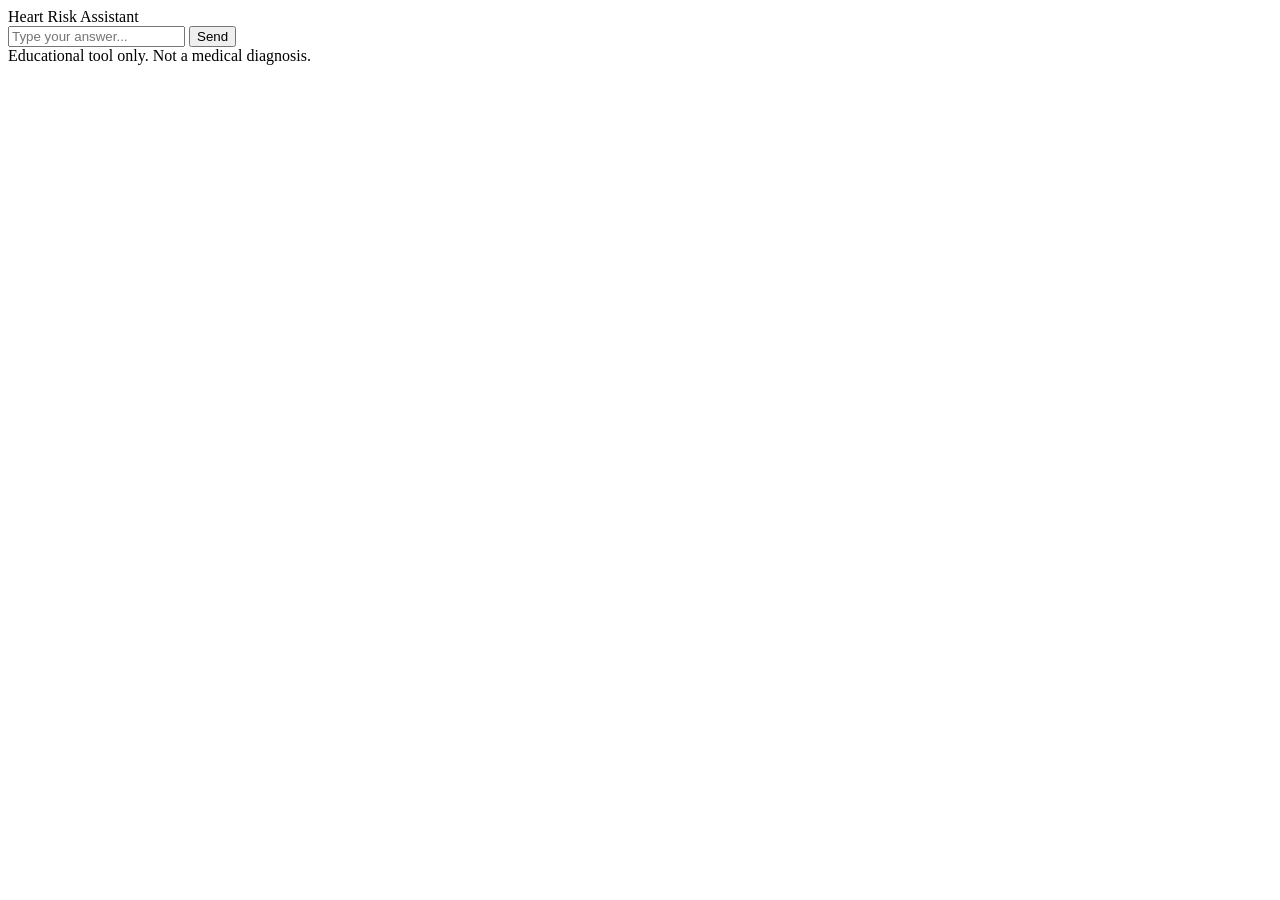
==== templates/index.html @ 097f4a3f "Rename index.html to templates/index.html" ====
<!doctype html>
<html lang="en">
<head>
  <meta charset="utf-8">
  <meta name="viewport" content="width=device-width, initial-scale=1">
  <title>Heart Risk Chatbot</title>
  <link rel="stylesheet" href="/static/style.css">
</head>
<body>
  <div class="chat">
    <div class="header">Heart Risk Assistant</div>
    <div id="messages"></div>
    <div id="options"></div>
    <div class="input-row">
      <input id="input" type="text" placeholder="Type your answer..." autocomplete="off">
      <button id="send">Send</button>
    </div>
    <div class="note">Educational tool only. Not a medical diagnosis.</div>
  </div>
  <script src="/static/chat.js"></script>
</body>
</html>
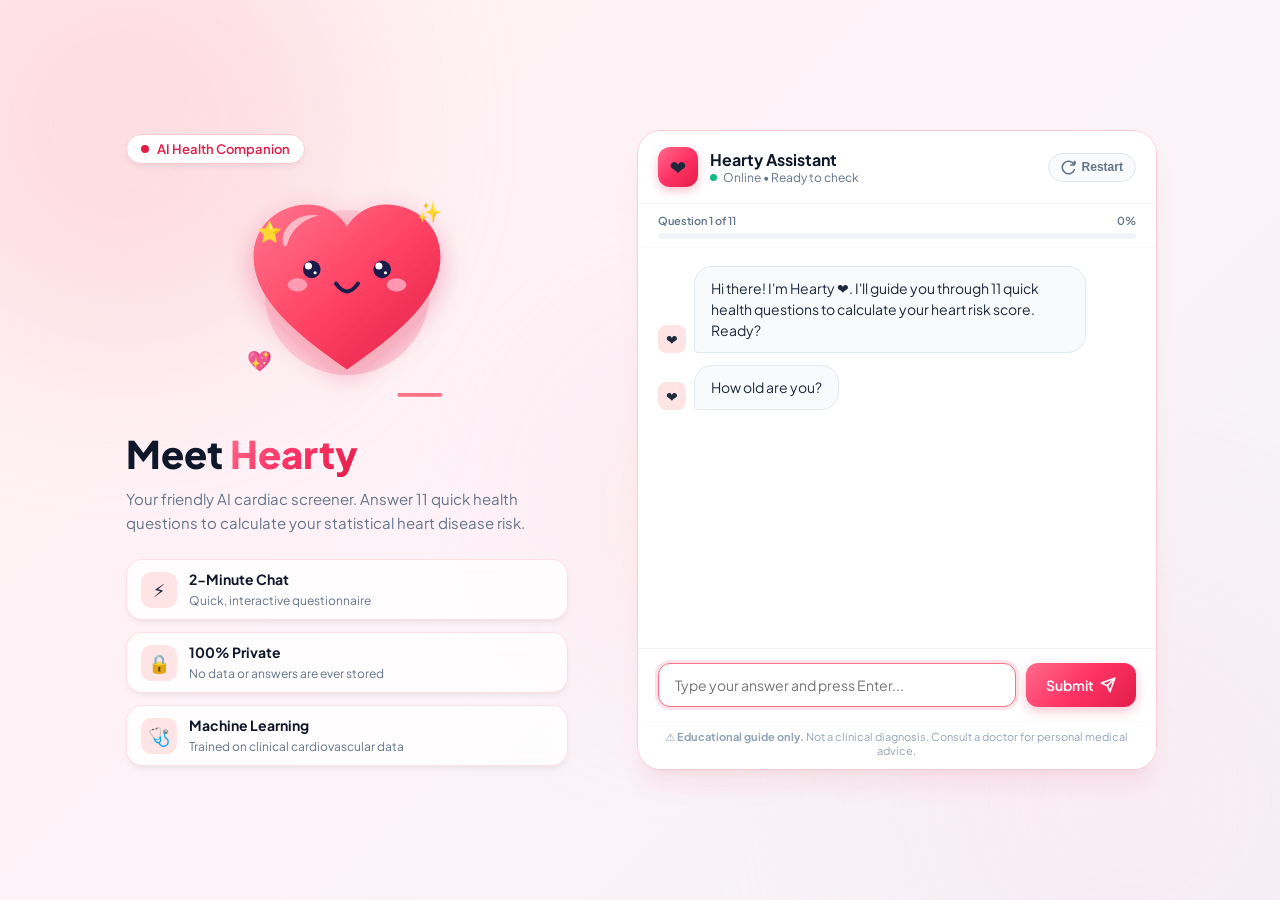
==== commit d8c3d386: "Add cute Hearty mascot illustration and modern responsive UI" ====
--- a/templates/index.html
+++ b/templates/index.html
@@ -1,22 +1,172 @@
-<!doctype html>
-<html lang="en">
-<head>
-  <meta charset="utf-8">
-  <meta name="viewport" content="width=device-width, initial-scale=1">
-  <title>Heart Risk Chatbot</title>
-  <link rel="stylesheet" href="/static/style.css">
-</head>
-<body>
-  <div class="chat">
-    <div class="header">Heart Risk Assistant</div>
-    <div id="messages"></div>
-    <div id="options"></div>
-    <div class="input-row">
-      <input id="input" type="text" placeholder="Type your answer..." autocomplete="off">
-      <button id="send">Send</button>
-    </div>
-    <div class="note">Educational tool only. Not a medical diagnosis.</div>
-  </div>
-  <script src="/static/chat.js"></script>
-</body>
-</html>
+<!doctype html>
+<html lang="en">
+<head>
+  <meta charset="utf-8">
+  <meta name="viewport" content="width=device-width, initial-scale=1">
+  <title>Hearty — Cute Heart Health Screener</title>
+  <link rel="preconnect" href="https://fonts.googleapis.com">
+  <link rel="preconnect" href="https://fonts.gstatic.com" crossorigin>
+  <link href="https://fonts.googleapis.com/css2?family=Plus+Jakarta+Sans:wght@400;500;600;700;800&display=swap" rel="stylesheet">
+  <link rel="stylesheet" href="/static/style.css">
+</head>
+<body>
+  <div class="page-background">
+    <div class="blob blob-1"></div>
+    <div class="blob blob-2"></div>
+    <div class="blob blob-3"></div>
+  </div>
+
+  <div class="app-layout">
+    <!-- Left Hero Column -->
+    <header class="hero-sidebar">
+      <div class="badge-pill">
+        <span class="pulse-dot"></span>
+        <span>AI Health Companion</span>
+      </div>
+
+      <div class="mascot-container">
+        <!-- Cute Animated SVG Heart Mascot -->
+        <svg class="cute-heart-svg" viewBox="0 0 200 200" xmlns="http://www.w3.org/2000/svg">
+          <defs>
+            <linearGradient id="heartGrad" x1="0%" y1="0%" x2="100%" y2="100%">
+              <stop offset="0%" stop-color="#ff758c" />
+              <stop offset="50%" stop-color="#ff4365" />
+              <stop offset="100%" stop-color="#e11d48" />
+            </linearGradient>
+            <filter id="softShadow" x="-20%" y="-20%" width="140%" height="140%">
+              <feDropShadow dx="0" dy="8" stdDeviation="12" flood-color="#e11d48" flood-opacity="0.3" />
+            </filter>
+          </defs>
+
+          <!-- Ambient soft breathing aura -->
+          <circle class="heart-aura" cx="100" cy="95" r="75" fill="url(#heartGrad)" opacity="0.18" />
+
+          <!-- Heart Main Body -->
+          <g class="heart-beat-group" filter="url(#softShadow)">
+            <path class="heart-body" d="M100,165 C50,130 15,100 15,62 C15,35 37,15 65,15 C81,15 93,24 100,35 C107,24 119,15 135,15 C163,15 185,35 185,62 C185,100 150,130 100,165 Z" fill="url(#heartGrad)" />
+
+            <!-- Shiny highlight reflection -->
+            <path d="M42,42 C48,28 62,23 74,25 C62,28 50,36 46,50 C45,55 40,54 42,42 Z" fill="#ffffff" opacity="0.55" />
+
+            <!-- Cute Cheeks -->
+            <ellipse class="cheek" cx="55" cy="88" rx="9" ry="6" fill="#ffa8c0" opacity="0.85" />
+            <ellipse class="cheek" cx="145" cy="88" rx="9" ry="6" fill="#ffa8c0" opacity="0.85" />
+
+            <!-- Kawaii Eyes -->
+            <g class="eyes">
+              <!-- Left Eye -->
+              <circle cx="68" cy="74" r="8" fill="#1e1b4b" />
+              <circle cx="65" cy="71" r="3.2" fill="#ffffff" />
+              <circle cx="71" cy="77" r="1.4" fill="#ffffff" />
+
+              <!-- Right Eye -->
+              <circle cx="132" cy="74" r="8" fill="#1e1b4b" />
+              <circle cx="129" cy="71" r="3.2" fill="#ffffff" />
+              <circle cx="135" cy="77" r="1.4" fill="#ffffff" />
+            </g>
+
+            <!-- Cute Happy Smile -->
+            <path class="mouth" d="M90,87 Q100,101 110,87" fill="none" stroke="#1e1b4b" stroke-width="3.6" stroke-linecap="round" />
+          </g>
+
+          <!-- Animated ECG Heartbeat Rhythm Line -->
+          <path class="ecg-line" d="M15,188 L65,188 L75,176 L84,196 L95,166 L105,198 L114,188 L185,188" fill="none" stroke="#fb7185" stroke-width="3.5" stroke-linecap="round" stroke-linejoin="round" />
+        </svg>
+
+        <!-- Floating decorative sparkles -->
+        <span class="sparkle sparkle-1">✨</span>
+        <span class="sparkle sparkle-2">💖</span>
+        <span class="sparkle sparkle-3">⭐</span>
+      </div>
+
+      <div class="hero-text">
+        <h1 class="hero-title">Meet <span class="gradient-text">Hearty</span></h1>
+        <p class="hero-desc">
+          Your friendly AI cardiac screener. Answer 11 quick health questions to calculate your statistical heart disease risk.
+        </p>
+      </div>
+
+      <div class="features-list">
+        <div class="feature-item">
+          <div class="feature-icon">⚡</div>
+          <div class="feature-body">
+            <strong>2-Minute Chat</strong>
+            <span>Quick, interactive questionnaire</span>
+          </div>
+        </div>
+
+        <div class="feature-item">
+          <div class="feature-icon">🔒</div>
+          <div class="feature-body">
+            <strong>100% Private</strong>
+            <span>No data or answers are ever stored</span>
+          </div>
+        </div>
+
+        <div class="feature-item">
+          <div class="feature-icon">🩺</div>
+          <div class="feature-body">
+            <strong>Machine Learning</strong>
+            <span>Trained on clinical cardiovascular data</span>
+          </div>
+        </div>
+      </div>
+    </header>
+
+    <!-- Right Chat Assistant Column -->
+    <main class="chat-container">
+      <div class="chat-box">
+        <!-- Chat Header -->
+        <div class="chat-topbar">
+          <div class="chat-bot-info">
+            <div class="mini-avatar">
+              <span>❤️</span>
+            </div>
+            <div>
+              <h2 class="bot-title">Hearty Assistant</h2>
+              <span class="bot-subtitle"><span class="active-dot"></span> Online • Ready to check</span>
+            </div>
+          </div>
+          <button id="reset-btn" class="restart-btn" title="Start over">
+            <svg width="15" height="15" viewBox="0 0 24 24" fill="none" stroke="currentColor" stroke-width="2.5" stroke-linecap="round" stroke-linejoin="round"><path d="M21.5 2v6h-6M21.34 15.57a10 10 0 1 1-.57-8.38l5.67-5.67"/></svg>
+            <span>Restart</span>
+          </button>
+        </div>
+
+        <!-- Question Progress Bar -->
+        <div class="progress-bar-wrapper">
+          <div class="progress-info">
+            <span id="progress-label">Question 1 of 11</span>
+            <span id="progress-percent">0%</span>
+          </div>
+          <div class="progress-track">
+            <div id="progress-bar" class="progress-fill" style="width: 0%;"></div>
+          </div>
+        </div>
+
+        <!-- Chat Messages Scroll Area -->
+        <div id="messages" class="messages-area"></div>
+
+        <!-- Multiple Choice Quick Reply Options -->
+        <div id="options" class="options-container"></div>
+
+        <!-- Text Input Row for Numerical Questions -->
+        <div class="input-container">
+          <input id="input" type="text" placeholder="Type your answer here..." autocomplete="off">
+          <button id="send" class="send-btn">
+            <span>Submit</span>
+            <svg width="16" height="16" viewBox="0 0 24 24" fill="none" stroke="currentColor" stroke-width="2.5" stroke-linecap="round" stroke-linejoin="round"><line x1="22" y1="2" x2="11" y2="13"></line><polygon points="22 2 15 22 11 13 2 9 22 2"></polygon></svg>
+          </button>
+        </div>
+
+        <!-- Disclaimer Footer -->
+        <footer class="chat-footer">
+          <span>⚠️ <strong>Educational guide only.</strong> Not a clinical diagnosis. Consult a doctor for personal medical advice.</span>
+        </footer>
+      </div>
+    </main>
+  </div>
+
+  <script src="/static/chat.js"></script>
+</body>
+</html>
--- a/static/style.css
+++ b/static/style.css
@@ -0,0 +1,684 @@
+/* =========================================================
+   HEARTY - CUTE HEART HEALTH SCREENER STYLES
+   ========================================================= */
+
+:root {
+  --primary: #e11d48;
+  --primary-hover: #be123c;
+  --primary-light: #ffe4e6;
+  --primary-gradient: linear-gradient(135deg, #ff6b8b 0%, #ff3366 50%, #e11d48 100%);
+  --bg-gradient: linear-gradient(135deg, #fff1f2 0%, #fdf2f8 50%, #f3f4f6 100%);
+  --surface: #ffffff;
+  --text-main: #1e293b;
+  --text-muted: #64748b;
+  --border: #f1f5f9;
+  --shadow-sm: 0 4px 6px -1px rgba(0, 0, 0, 0.05), 0 2px 4px -2px rgba(0, 0, 0, 0.05);
+  --shadow-lg: 0 20px 25px -5px rgba(225, 29, 72, 0.08), 0 8px 10px -6px rgba(0, 0, 0, 0.04);
+  --radius-lg: 24px;
+  --radius-md: 16px;
+  --radius-pill: 9999px;
+  --font-sans: 'Plus Jakarta Sans', system-ui, -apple-system, sans-serif;
+}
+
+* {
+  box-sizing: border-box;
+  margin: 0;
+  padding: 0;
+}
+
+body {
+  font-family: var(--font-sans);
+  background: var(--bg-gradient);
+  color: var(--text-main);
+  min-height: 100vh;
+  display: flex;
+  justify-content: center;
+  align-items: center;
+  position: relative;
+  overflow-x: hidden;
+}
+
+/* Background floating decorative gradient blobs */
+.page-background {
+  position: fixed;
+  inset: 0;
+  pointer-events: none;
+  z-index: 0;
+  overflow: hidden;
+}
+
+.blob {
+  position: absolute;
+  border-radius: 50%;
+  filter: blur(80px);
+  opacity: 0.55;
+}
+
+.blob-1 {
+  width: 450px;
+  height: 450px;
+  background: #fecdd3;
+  top: -100px;
+  left: -100px;
+}
+
+.blob-2 {
+  width: 500px;
+  height: 500px;
+  background: #fce7f3;
+  bottom: -150px;
+  right: -100px;
+}
+
+.blob-3 {
+  width: 300px;
+  height: 300px;
+  background: #ffe4e6;
+  top: 40%;
+  left: 45%;
+}
+
+/* Two-column App Container */
+.app-layout {
+  position: relative;
+  z-index: 1;
+  width: 100%;
+  max-width: 1100px;
+  min-height: 85vh;
+  margin: 24px auto;
+  padding: 16px;
+  display: grid;
+  grid-template-columns: 1fr 1.15fr;
+  gap: 32px;
+  align-items: center;
+}
+
+/* =========================================================
+   HERO / MASCOT SIDEBAR
+   ========================================================= */
+
+.hero-sidebar {
+  display: flex;
+  flex-direction: column;
+  justify-content: center;
+  padding: 24px 20px;
+}
+
+.badge-pill {
+  display: inline-flex;
+  align-items: center;
+  gap: 8px;
+  padding: 6px 14px;
+  background: #ffffff;
+  border: 1px solid #fecdd3;
+  border-radius: var(--radius-pill);
+  font-size: 13px;
+  font-weight: 600;
+  color: var(--primary);
+  width: fit-content;
+  box-shadow: var(--shadow-sm);
+  margin-bottom: 24px;
+}
+
+.pulse-dot {
+  width: 8px;
+  height: 8px;
+  border-radius: 50%;
+  background: var(--primary);
+  box-shadow: 0 0 0 0 rgba(225, 29, 72, 0.6);
+  animation: pulse-ring 2s infinite;
+}
+
+@keyframes pulse-ring {
+  0% { transform: scale(0.95); box-shadow: 0 0 0 0 rgba(225, 29, 72, 0.7); }
+  70% { transform: scale(1); box-shadow: 0 0 0 10px rgba(225, 29, 72, 0); }
+  100% { transform: scale(0.95); box-shadow: 0 0 0 0 rgba(225, 29, 72, 0); }
+}
+
+/* Cute SVG Character Container */
+.mascot-container {
+  position: relative;
+  width: 220px;
+  height: 220px;
+  margin: 0 auto 24px;
+}
+
+.cute-heart-svg {
+  width: 100%;
+  height: 100%;
+  overflow: visible;
+}
+
+/* Heartbeat Animation */
+.heart-beat-group {
+  transform-origin: 100px 95px;
+  animation: heartbeat 2.2s infinite ease-in-out;
+}
+
+@keyframes heartbeat {
+  0%, 100% { transform: scale(1); }
+  14% { transform: scale(1.08); }
+  28% { transform: scale(1); }
+  42% { transform: scale(1.05); }
+  70% { transform: scale(1); }
+}
+
+.heart-aura {
+  transform-origin: 100px 95px;
+  animation: aura-breathe 2.2s infinite ease-in-out;
+}
+
+@keyframes aura-breathe {
+  0%, 100% { transform: scale(0.9); opacity: 0.15; }
+  20% { transform: scale(1.15); opacity: 0.3; }
+  40% { transform: scale(1); opacity: 0.2; }
+}
+
+/* Animated ECG Pulse Line */
+.ecg-line {
+  stroke-dasharray: 200;
+  stroke-dashoffset: 200;
+  animation: ecg-flow 3s ease-in-out infinite;
+}
+
+@keyframes ecg-flow {
+  0% { stroke-dashoffset: 200; opacity: 0.2; }
+  50% { stroke-dashoffset: 0; opacity: 0.9; }
+  100% { stroke-dashoffset: -200; opacity: 0.2; }
+}
+
+/* Sparkles animation */
+.sparkle {
+  position: absolute;
+  user-select: none;
+  font-size: 20px;
+  animation: float-sparkle 3s ease-in-out infinite;
+}
+
+.sparkle-1 { top: 10px; right: 15px; animation-delay: 0s; }
+.sparkle-2 { bottom: 35px; left: 10px; animation-delay: 1s; }
+.sparkle-3 { top: 30px; left: 20px; animation-delay: 1.8s; }
+
+@keyframes float-sparkle {
+  0%, 100% { transform: translateY(0) scale(1) rotate(0deg); opacity: 0.8; }
+  50% { transform: translateY(-8px) scale(1.2) rotate(15deg); opacity: 1; }
+}
+
+.hero-title {
+  font-size: 38px;
+  font-weight: 800;
+  line-height: 1.15;
+  color: #0f172a;
+  margin-bottom: 12px;
+}
+
+.gradient-text {
+  background: var(--primary-gradient);
+  -webkit-background-clip: text;
+  -webkit-text-fill-color: transparent;
+}
+
+.hero-desc {
+  font-size: 15px;
+  line-height: 1.6;
+  color: var(--text-muted);
+  margin-bottom: 24px;
+}
+
+.features-list {
+  display: flex;
+  flex-direction: column;
+  gap: 12px;
+}
+
+.feature-item {
+  display: flex;
+  align-items: center;
+  gap: 12px;
+  padding: 10px 14px;
+  background: rgba(255, 255, 255, 0.8);
+  backdrop-filter: blur(8px);
+  border: 1px solid rgba(254, 205, 211, 0.6);
+  border-radius: var(--radius-md);
+  box-shadow: var(--shadow-sm);
+  transition: transform 0.2s ease, box-shadow 0.2s ease;
+}
+
+.feature-item:hover {
+  transform: translateY(-2px);
+  box-shadow: 0 6px 12px rgba(225, 29, 72, 0.08);
+}
+
+.feature-icon {
+  width: 36px;
+  height: 36px;
+  border-radius: 10px;
+  background: var(--primary-light);
+  display: flex;
+  align-items: center;
+  justify-content: center;
+  font-size: 18px;
+  flex-shrink: 0;
+}
+
+.feature-body strong {
+  display: block;
+  font-size: 14px;
+  color: #0f172a;
+}
+
+.feature-body span {
+  font-size: 12px;
+  color: var(--text-muted);
+}
+
+/* =========================================================
+   CHATBOX CARD
+   ========================================================= */
+
+.chat-container {
+  display: flex;
+  justify-content: center;
+}
+
+.chat-box {
+  width: 100%;
+  max-width: 520px;
+  height: 640px;
+  background: #ffffff;
+  border-radius: var(--radius-lg);
+  box-shadow: var(--shadow-lg);
+  border: 1px solid #fecdd3;
+  display: flex;
+  flex-direction: column;
+  overflow: hidden;
+  position: relative;
+}
+
+/* Chat Header */
+.chat-topbar {
+  display: flex;
+  align-items: center;
+  justify-content: space-between;
+  padding: 16px 20px;
+  background: #ffffff;
+  border-bottom: 1px solid #f1f5f9;
+}
+
+.chat-bot-info {
+  display: flex;
+  align-items: center;
+  gap: 12px;
+}
+
+.mini-avatar {
+  width: 40px;
+  height: 40px;
+  border-radius: 12px;
+  background: var(--primary-gradient);
+  display: flex;
+  align-items: center;
+  justify-content: center;
+  font-size: 20px;
+  box-shadow: 0 4px 10px rgba(225, 29, 72, 0.25);
+}
+
+.bot-title {
+  font-size: 16px;
+  font-weight: 700;
+  color: #0f172a;
+}
+
+.bot-subtitle {
+  font-size: 12px;
+  color: var(--text-muted);
+  display: flex;
+  align-items: center;
+  gap: 6px;
+}
+
+.active-dot {
+  width: 7px;
+  height: 7px;
+  border-radius: 50%;
+  background: #10b981;
+}
+
+.restart-btn {
+  display: inline-flex;
+  align-items: center;
+  gap: 6px;
+  padding: 6px 12px;
+  border: 1px solid #e2e8f0;
+  border-radius: var(--radius-pill);
+  background: #f8fafc;
+  color: var(--text-muted);
+  font-size: 12px;
+  font-weight: 600;
+  cursor: pointer;
+  transition: all 0.2s;
+}
+
+.restart-btn:hover {
+  background: #fee2e2;
+  border-color: #fca5a5;
+  color: var(--primary);
+}
+
+/* Progress bar */
+.progress-bar-wrapper {
+  padding: 10px 20px 8px;
+  background: #fff;
+  border-bottom: 1px solid #f8fafc;
+}
+
+.progress-info {
+  display: flex;
+  justify-content: space-between;
+  font-size: 11px;
+  font-weight: 600;
+  color: var(--text-muted);
+  margin-bottom: 6px;
+}
+
+.progress-track {
+  width: 100%;
+  height: 6px;
+  background: #f1f5f9;
+  border-radius: var(--radius-pill);
+  overflow: hidden;
+}
+
+.progress-fill {
+  height: 100%;
+  background: var(--primary-gradient);
+  border-radius: var(--radius-pill);
+  transition: width 0.4s cubic-bezier(0.4, 0, 0.2, 1);
+}
+
+/* Messages Scrollable Area */
+.messages-area {
+  flex: 1;
+  overflow-y: auto;
+  padding: 18px 20px;
+  display: flex;
+  flex-direction: column;
+  gap: 12px;
+  scroll-behavior: smooth;
+}
+
+.messages-area::-webkit-scrollbar {
+  width: 6px;
+}
+
+.messages-area::-webkit-scrollbar-thumb {
+  background: #cbd5e1;
+  border-radius: 4px;
+}
+
+/* Chat Messages */
+.msg-row {
+  display: flex;
+  align-items: flex-end;
+  gap: 8px;
+  animation: pop-in 0.25s cubic-bezier(0.16, 1, 0.3, 1);
+}
+
+@keyframes pop-in {
+  from { opacity: 0; transform: translateY(6px); }
+  to { opacity: 1; transform: translateY(0); }
+}
+
+.msg-row.user {
+  justify-content: flex-end;
+}
+
+.msg-avatar {
+  width: 28px;
+  height: 28px;
+  border-radius: 8px;
+  background: var(--primary-light);
+  display: flex;
+  align-items: center;
+  justify-content: center;
+  font-size: 14px;
+  flex-shrink: 0;
+}
+
+.msg-bubble {
+  max-width: 82%;
+  padding: 11px 16px;
+  border-radius: 18px;
+  font-size: 14px;
+  line-height: 1.5;
+  word-break: break-word;
+}
+
+.msg-row.bot .msg-bubble {
+  background: #f8fafc;
+  color: #1e293b;
+  border-bottom-left-radius: 4px;
+  border: 1px solid #e2e8f0;
+}
+
+.msg-row.user .msg-bubble {
+  background: var(--primary-gradient);
+  color: #ffffff;
+  border-bottom-right-radius: 4px;
+  box-shadow: 0 4px 10px rgba(225, 29, 72, 0.2);
+}
+
+/* Typing indicator */
+.typing-dots {
+  display: inline-flex;
+  align-items: center;
+  gap: 4px;
+  padding: 4px 6px;
+}
+
+.typing-dots span {
+  width: 6px;
+  height: 6px;
+  border-radius: 50%;
+  background: #94a3b8;
+  animation: bounce 1.2s infinite ease-in-out;
+}
+
+.typing-dots span:nth-child(2) { animation-delay: 0.2s; }
+.typing-dots span:nth-child(3) { animation-delay: 0.4s; }
+
+@keyframes bounce {
+  0%, 80%, 100% { transform: translateY(0); }
+  40% { transform: translateY(-6px); }
+}
+
+/* Result Card in chat */
+.result-card {
+  width: 100%;
+  border-radius: 16px;
+  padding: 16px;
+  margin-top: 6px;
+  box-shadow: var(--shadow-sm);
+}
+
+.result-card.low {
+  background: #ecfdf5;
+  border: 1px solid #a7f3d0;
+  color: #065f46;
+}
+
+.result-card.moderate {
+  background: #fffbeb;
+  border: 1px solid #fde68a;
+  color: #92400e;
+}
+
+.result-card.high {
+  background: #fff1f2;
+  border: 1px solid #fecdd3;
+  color: #9f1239;
+}
+
+.result-header {
+  display: flex;
+  align-items: center;
+  justify-content: space-between;
+  margin-bottom: 8px;
+}
+
+.result-tag {
+  display: inline-block;
+  padding: 4px 10px;
+  border-radius: var(--radius-pill);
+  font-size: 12px;
+  font-weight: 700;
+  text-transform: uppercase;
+}
+
+.result-card.low .result-tag { background: #10b981; color: #fff; }
+.result-card.moderate .result-tag { background: #f59e0b; color: #fff; }
+.result-card.high .result-tag { background: #e11d48; color: #fff; }
+
+.result-score {
+  font-size: 24px;
+  font-weight: 800;
+}
+
+.result-tip {
+  font-size: 13px;
+  line-height: 1.5;
+  margin-top: 6px;
+  opacity: 0.9;
+}
+
+/* Multiple-choice button pills */
+.options-container {
+  display: flex;
+  flex-wrap: wrap;
+  gap: 8px;
+  padding: 8px 20px 12px;
+}
+
+.options-container button {
+  padding: 9px 16px;
+  border: 1.5px solid #fecdd3;
+  background: #ffffff;
+  color: var(--primary);
+  font-family: inherit;
+  font-size: 13.5px;
+  font-weight: 600;
+  border-radius: var(--radius-pill);
+  cursor: pointer;
+  transition: all 0.2s cubic-bezier(0.16, 1, 0.3, 1);
+  box-shadow: 0 2px 4px rgba(225, 29, 72, 0.04);
+}
+
+.options-container button:hover {
+  background: var(--primary-gradient);
+  color: #ffffff;
+  border-color: transparent;
+  transform: translateY(-2px);
+  box-shadow: 0 4px 10px rgba(225, 29, 72, 0.25);
+}
+
+.options-container button:active {
+  transform: translateY(0);
+}
+
+/* User text input */
+.input-container {
+  display: flex;
+  gap: 10px;
+  padding: 14px 20px;
+  border-top: 1px solid #f1f5f9;
+  background: #ffffff;
+}
+
+.input-container input {
+  flex: 1;
+  padding: 12px 16px;
+  border: 1.5px solid #e2e8f0;
+  border-radius: 12px;
+  font-family: inherit;
+  font-size: 14px;
+  color: var(--text-main);
+  outline: none;
+  transition: border-color 0.2s, box-shadow 0.2s;
+}
+
+.input-container input:focus {
+  border-color: #fb7185;
+  box-shadow: 0 0 0 3px rgba(225, 29, 72, 0.12);
+}
+
+.send-btn {
+  display: inline-flex;
+  align-items: center;
+  gap: 6px;
+  padding: 12px 20px;
+  background: var(--primary-gradient);
+  color: #ffffff;
+  border: 0;
+  border-radius: 12px;
+  font-family: inherit;
+  font-size: 14px;
+  font-weight: 600;
+  cursor: pointer;
+  box-shadow: 0 4px 12px rgba(225, 29, 72, 0.25);
+  transition: all 0.2s ease;
+}
+
+.send-btn:hover {
+  transform: translateY(-1px);
+  box-shadow: 0 6px 16px rgba(225, 29, 72, 0.35);
+}
+
+.send-btn:disabled, .input-container input:disabled {
+  opacity: 0.5;
+  cursor: not-allowed;
+  transform: none;
+}
+
+/* Disclaimer footer */
+.chat-footer {
+  text-align: center;
+  font-size: 11px;
+  color: #94a3b8;
+  padding: 8px 16px 12px;
+  background: #ffffff;
+  border-top: 1px solid #f8fafc;
+}
+
+/* Responsive Breakpoints */
+@media (max-width: 880px) {
+  .app-layout {
+    grid-template-columns: 1fr;
+    max-width: 520px;
+    margin: 10px auto;
+    gap: 20px;
+  }
+
+  .hero-sidebar {
+    text-align: center;
+    align-items: center;
+    padding: 10px 10px 0;
+  }
+
+  .mascot-container {
+    width: 170px;
+    height: 170px;
+    margin-bottom: 12px;
+  }
+
+  .hero-title {
+    font-size: 28px;
+  }
+
+  .features-list {
+    display: none; /* Hide feature cards on small screens to prioritize the chat */
+  }
+
+  .chat-box {
+    height: 580px;
+  }
+}
